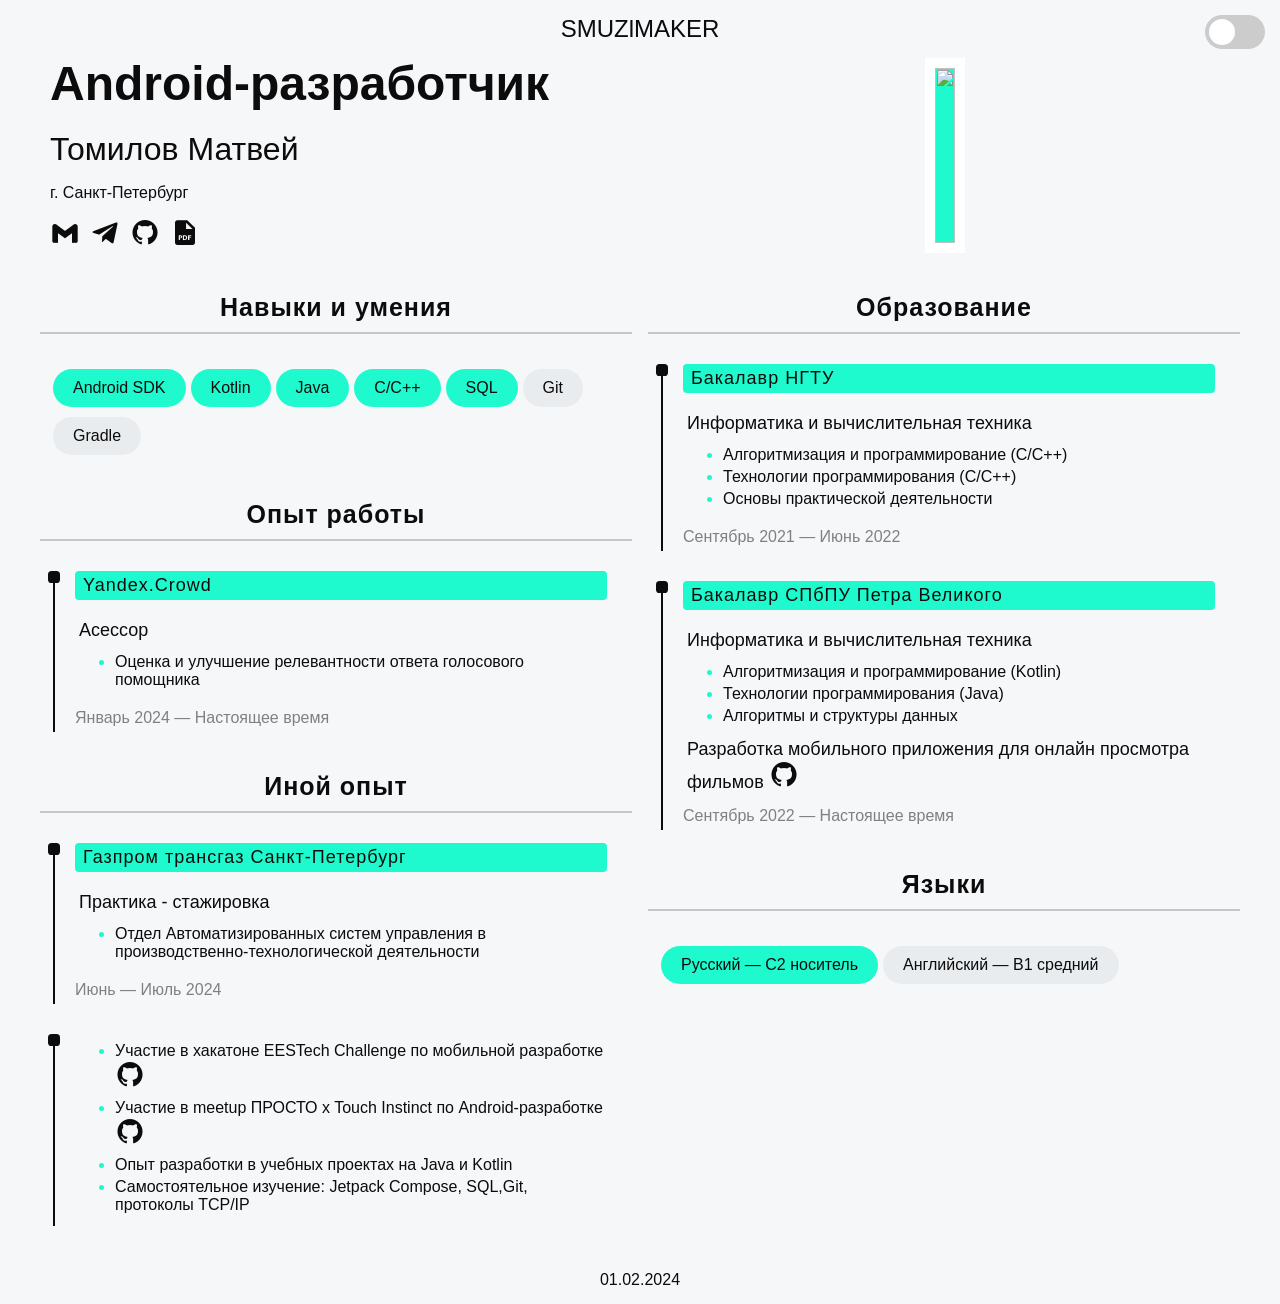
==== index.html @ bc98a901 "Update index.html" ====
<!DOCTYPE html>
<html lang="ru">
<head>
    <meta charset="UTF-8">
    <meta name="viewport" content="width=device-width, initial-scale=1.0">
    <title>Томилов Матвей</title>
    <link rel="preconnect" href="https://fonts.gstatic.com">
    <link href="https://fonts.googleapis.com/css2?family=Montserrat:wght@300;400;500;600;700&display=swap"
          rel="stylesheet">
    <link rel="stylesheet" href="https://cdn.jsdelivr.net/npm/boxicons@latest/css/boxicons.min.css">
    <link rel="stylesheet" href="styles/style.css">
    <script type="text/javascript" src="scripts/main.js"></script>
</head>
<body>
<header class="header">
    <span class="logo">SMUZlMAKER</span>
</header>
<div class="hero">
    <div class="container hero__container">
        <div class="hero__about">
            <h1 class="hero__title">Android-разработчик</h1>
            <h2 class="hero__subtitle">Томилов Матвей</h2>
            <p class="hero__description">
                г. Санкт-Петербург
            </p>
            <div class="hero__links">
                <a class="hero__link" href="mailto:mameyka45@gmail.com"><i class='bx bxl-gmail'></i></a>
                <a class="hero__link" href="https://t.me/smuzlmaker"><i class='bx bxl-telegram'></i></a>
                <a class="hero__link" href="https://github.com/SMUZlMAKER"><i class='bx bxl-github'></i></a>
                <a class="hero__link" href="asset/Tomilov_Matvey_CV.pdf"><i class='bx bxs-file-pdf'></i></a>
            </div>
        </div>
        <div class="hero__box">
            <img class="hero__box-img" src="asset/avatar.png" alt="">
            <div class="theme-switch-wrapper">
                <label class="theme-switch" for="checkbox">
                    <input type="checkbox" id="checkbox" />
                    <div class="slider round"></div>
                </label>
            </div>
        </div>
    </div>
</div>
<div class="container columns">
    <div class="left-column">
        <section>
            <h1 class="section-title">Навыки и умения</h1>
            <div class="section-content tablets">
                <span class="tablet">Android SDK</span>
                <span class="tablet">Kotlin</span>
                <span class="tablet">Java</span>
                <span class="tablet">C/C++</span>
                <span class="tablet">SQL</span>
                <span class="tablet tablet-second">Git</span>
                <span class="tablet tablet-second">Gradle</span>
            </div>
        </section>
        <section>
            <h1 class="section-title">Опыт работы</h1>
            <ul class="section-content cards-column">
                <div class="card-column">
                    <span class="card-name">Yandex.Crowd </span><br/>
                    <p class="card-span-title">Асессор</p>
                    <ul class="stack-content">
                        <li>Оценка и улучшение релевантности ответа голосового помощника</li>
                    </ul>
                    <span class="card-date">Январь 2024 &#8212 Настоящее время</span>
                </div>
            </ul>
        </section>
        <section>
            <h1 class="section-title">Иной опыт</h1>
            <ul class="section-content cards-column">
                <div class="card-column">
                    <span class="card-name">Газпром трансгаз Санкт-Петербург </span><br/>
                    <p class="card-span-title">Практика - стажировка</p>
                    <ul class="stack-content">
                        <li>Отдел Автоматизированных систем управления в производственно-технологической деятельности</li>
                    </ul>
                    <span class="card-date">Июнь &#8212 Июль 2024</span>
                </div>
                <div class="card-column">
                    <ul class="stack-content">
                        <li>Участие в хакатоне EESTech Challenge по мобильной разработке <a class="hero__link" href="https://github.com/PixelPerfectH"><i class='bx bxl-github'></i></a></li>
                        <li>Участие в meetup ПРОСТО x Touch Instinct по Android-разработке <a class="hero__link" href="https://github.com/Valentin92257/TL_Prosto"><i class='bx bxl-github'></i></a></li>
                        <li>Опыт разработки в учебных проектах на Java и Kotlin</li>
                        <li>Самостоятельное изучение: Jetpack Compose, SQL,Git, протоколы TCP/IP</li>
                    </ul>
                </div>
            </ul>
        </section>
    </div>
    <div class="right-column">
        <section>
            <h1 class="section-title">Образование</h1>
            <div class="section-content cards-column">
                <div class="card-column">
                    <span class="card-name">Бакалавр НГТУ</span><br/>
                    <p class="card-span-title">Информатика и вычислительная техника</p>
                    <ul class="stack-content">
                        <li>Алгоритмизация и программирование (C/C++)</li>
                        <li>Технологии программирования (C/C++)</li>
                        <li>Основы практической деятельности</li>
                    </ul>
                    <span class="card-date">Сентябрь 2021 &#8212 Июнь 2022</span>
                </div>
                <div class="card-column last">
                    <span class="card-name">Бакалавр СПбПУ Петра Великого</span><br/>
                    <p class="card-span-title">Информатика и вычислительная техника</p>
                    <ul class="stack-content">
                        <li>Алгоритмизация и программирование (Kotlin)</li>
                        <li>Технологии программирования (Java)</li>
                        <li>Алгоритмы и структуры данных</li>
                    </ul>
                    <p class="card-span-title">Разработка мобильного приложения для онлайн просмотра фильмов 
                    <a class="hero__link" href="https://github.com/SMUZlMAKER/VideoTranslator"><i class='bx bxl-github'></i></a></p>
                    <span class="card-date">Сентябрь 2022 &#8212 Настоящее время</span>
                </div>
            </div>
        </section>
        <section>
            <h1 class="section-title">Языки</h1>
            <div class="section-content tablets">
                <span class="tablet">Русский &#8212 С2 носитель</span>
                <span class="tablet tablet-second">Английский &#8212 B1 средний</span>
            </div>
        </section>
    </div>
</div>
</body>
<footer>
    <span class="update-date">01.02.2024</span>
</footer>
</html>
---- styles/style.css ----
:root {
    --accent-color: #1eface;
    --primary-color: #0d0c0c;
    --body-background-color: #f6f7f8;

    --section-title-border-color: rgba(0, 0, 0, 0.2);
    --card-date-color: rgb(128, 128, 128);

    /* no diff */
    --header-color: var(--primary-color);
    --hero-title-color: var(--primary-color);
    --hero-link-color: var(--primary-color);
    --hero-link-hover-color: var(--accent-color);

    --hero-box-background-start-color: #1eface;
    --hero-box-background-end-color: var(--accent-color);

    --section-title-color: var(--primary-color);
    --section-title-background-color: rgba(255, 255, 255, 0);

    --tablet-text-color: #0d0c0c;
    --tablet-text-second-color: #0d0c0c;
    --tablet-text-third-color: #0d0c0c;
    --tablet-background-color: var(--accent-color);
    --tablet-background-second-color: #e9ecee;
    --tablet-background-third-color: #d8e4f2;

    --card-column-border-color: var(--primary-color);
    --marker-color: var(--accent-color);

    --card-name-color: var(--primary-color);
    --card-name-background-color: var(--accent-color);
    --card-span-title-color: var(--primary-color);

    --stack-content-li-color: var(--primary-color);
}

body.theme-dark {
    --accent-color: #1eface;
    --primary-color: #e0e0e0;
    --body-background-color: #2e3635;

    --section-title-border-color: rgba(0, 255, 205,0.2);
    --card-date-color: #d2d2d2;

    /* no diff */
    --header-color: var(--primary-color);
    --hero-title-color: var(--primary-color);
    --hero-link-color: var(--primary-color);
    --hero-link-hover-color: var(--accent-color);

    --hero-box-background-start-color: #49fcd9;
    --hero-box-background-end-color: var(--accent-color);

    --section-title-color: var(--primary-color);
    --section-title-background-color: rgba(255, 255, 255, 0);

    --card-column-border-color: var(--primary-color);
    --marker-color: var(--accent-color);

    --card-name-background-color: var(--accent-color);
    --card-span-title-color: var(--primary-color);

    --stack-content-li-color: var(--primary-color);
}

*,
::before,
::after {
    box-sizing: border-box;
}

body {
    margin: 0;
    font-family: 'Noto Sans Japanese', sans-serif;
    background: var(--body-background-color);
    transition-property: background-color, color;
    transition-duration: 300ms;
}

img {
    width: 100%;
    height: 100%;
}

h1,
h2,
h3 {
    margin: 0;
}


.header {
    width: 100%;
    padding: 15px 0;

    display: flex;
    justify-content: center;
    align-items: center;

    font-size: 24px;
    font-weight: 300;
    color: var(--header-color);
}

.hero {
    display: flex;
    justify-content: center;
    align-items: center;
    margin-bottom: 30px;
}

.container {
    max-width: 1230px;
    width: 100%;
    margin: 0 auto;
    padding: 0 15px;
}

.hero__container {
    display: grid;
    grid-template-columns: repeat(auto-fit, minmax(290px, 1fr));
    grid-gap: 20px;
}


.hero__about {
    display: flex;
    flex-direction: column;
    justify-content: center;
    margin-left: 10px;
}

.hero__title {
    font-size: 48px;
    line-height: 1.1;
    margin-bottom: 20px;
    color: var(--hero-title-color);
}

.hero__subtitle {
    font-size: 32px;
    font-weight: 400;
    color: var(--hero-title-color);
}

.hero__description {
    color: var(--hero-title-color);
}

.hero__links {
    display: flex;
}

.hero__link {
    margin-right: 10px;
    font-size: 30px;
    color: var(--hero-link-color);
}

.hero__link:hover {
    color: var(--hero-link-hover-color);
}


.hero__box {
    max-width: 300px;
    justify-self: center;
    overflow: hidden;
    border: 10px solid #fff;

    background-image: linear-gradient(
            to right,
            var(--hero-box-background-start-color) 0%,
            var(--hero-box-background-end-color) 100%
    );

    animation: ava-animate 5s infinite alternate;
}


@keyframes ava-animate {
            0% {
        border-radius: 62% 38% 72% 28% / 67% 32% 68% 33%;
    }

    40% {
        border-radius: 37% 63% 53% 47% / 67% 32% 68% 33%;
    }

    60% {
        border-radius: 23% 77% 39% 61% / 78% 54% 46% 22%;
    }

    100% {
        border-radius: 18% 82% 24% 76% / 43% 54% 46% 57%;
    }
        }

.columns {
    width: 100%;

    display: flex;
    justify-content: space-around;
}

.left-column {
    width: 50%;
    margin-right: 8px;
}

.right-column {
    width: 50%;
    margin-left: 8px;
}

.section-title {
    padding: 10px 20px 10px 20px;
    font-size: 25px;
    font-weight: bolder;
    color: var(--section-title-color);
    background: var(--section-title-background-color);
    border-bottom: 2px solid;
    border-color: var(--section-title-border-color);
    display: block;
    text-align: center;
    letter-spacing: 1px;
}

.section-content {
    margin: 30px 5px;
    padding-left: 8px;
}

.update-date {
    width: 100%;
    padding: 15px 0;

    display: flex;
    justify-content: center;
    align-items: center;

    font-size: 16px;
    font-weight: 300;
    color: var(--header-color);
}

.tablets {
    display: flex;
    flex-wrap: wrap;
    justify-content: start;
}

.tablet {
    display: inline-block;
    align-items: center;
    justify-content: center;
    text-align: center;
    background: var(--tablet-background-color);
    color: var(--tablet-text-color);
    font-size: 16px;
    padding: 10px 20px;
    border-radius: 24px;
    margin-right: 5px;
    margin-top: 5px;
    margin-bottom: 5px;
}

.tablet-second {
    background: var(--tablet-background-second-color);
    color: var(--tablet-text-second-color);
}

.tablet-third {
    background: var(--tablet-background-third-color);
    color: var(--tablet-text-third-color);
}

.card-column {
    box-sizing: content-box;
    padding: 0 20px;
    border-left: 2px solid;
    border-color: var(--card-column-border-color);
    position: relative;
    margin-bottom: 30px;
    display: flex;
    flex-direction: column;
}

.card-column:before {
    content: "";
    width: 12px;
    height: 12px;
    background: var(--card-column-border-color);
    border-radius: 30%;
    position: absolute;
    top: 0px;
    left: -7px;
}

.stack-content {
    list-style-type: disc;
    margin-top: 4px;
    margin-left: 0px;
    margin-bottom: 8px;
}

.stack-content > li::marker {
    color: var(--marker-color);
}

.stack-content > li {
    margin-top: 4px;
    margin-bottom: 4px;
    color: var(--stack-content-li-color);
    font-size: 16px;
}

.card-name {
    font-size: 18px;
    color: var(--card-name-color);
    margin-bottom: 0px;
    background: var(--card-name-background-color);
    padding: 4px 8px 4px 8px;
    border-radius: 4px;
    letter-spacing: 1px;
    display: block;
}

.card-span-title {
    display: inline-block;
    color: var(--card-span-title-color);
    font-size: 18px;
    margin-top: 2px;
    margin-bottom: 4px;
    margin-left: 4px;
}

.card-date {
    display: inline-block;
    color: var(--card-date-color);
    font-size: 16px;
    margin-bottom: 5px;
    margin-top: 8px;
    margin-left: 0;
}

@media screen and (max-width: 978px) {
    .hero {
        padding-top: 30px;
    }

    .hero__container {
        grid-row-gap: 20px;
    }

    .hero__title {
        font-size: 28px;
        margin-bottom: 10px;
    }

    .hero__subtitle {
        font-size: 22px;
        font-weight: 400;
    }

    .hero__description {
        font-size: 14px;
    }

    .hero__about {
        text-align: center;
    }

    .hero__links {
        justify-content: center;
    }

    .hero__box {
        max-width: 350px;
        justify-self: center;
    }

    .columns {
        flex-direction: column;
    }

    .left-column {
        width: 100%;
        margin-right: auto;
    }

    .right-column {
        width: 100%;
        margin-left: auto;
    }

    .tablets {
        justify-content: center;
    }
}

/**/

.theme-switch-wrapper {
    position: absolute;
    padding: 15px 15px;
    top: 0px;
    right: 0px;
    display: flex;
    align-items: center;
}

.theme-switch {
    display: inline-block;
    height: 34px;
    position: relative;
    width: 60px;
}

.theme-switch input {
    display:none;
}

.slider {
    background-color: #ccc;
    bottom: 0;
    cursor: pointer;
    left: 0;
    position: absolute;
    right: 0;
    top: 0;
    transition: .4s;
}

.slider:before {
    background-color: #fff;
    bottom: 4px;
    content: "";
    height: 26px;
    left: 4px;
    position: absolute;
    transition: .4s;
    width: 26px;
}

input:checked + .slider {
    background-color: var(--accent-color);
}

input:checked + .slider:before {
    transform: translateX(26px);
}

.slider.round {
    border-radius: 34px;
}

.slider.round:before {
    border-radius: 50%;
}
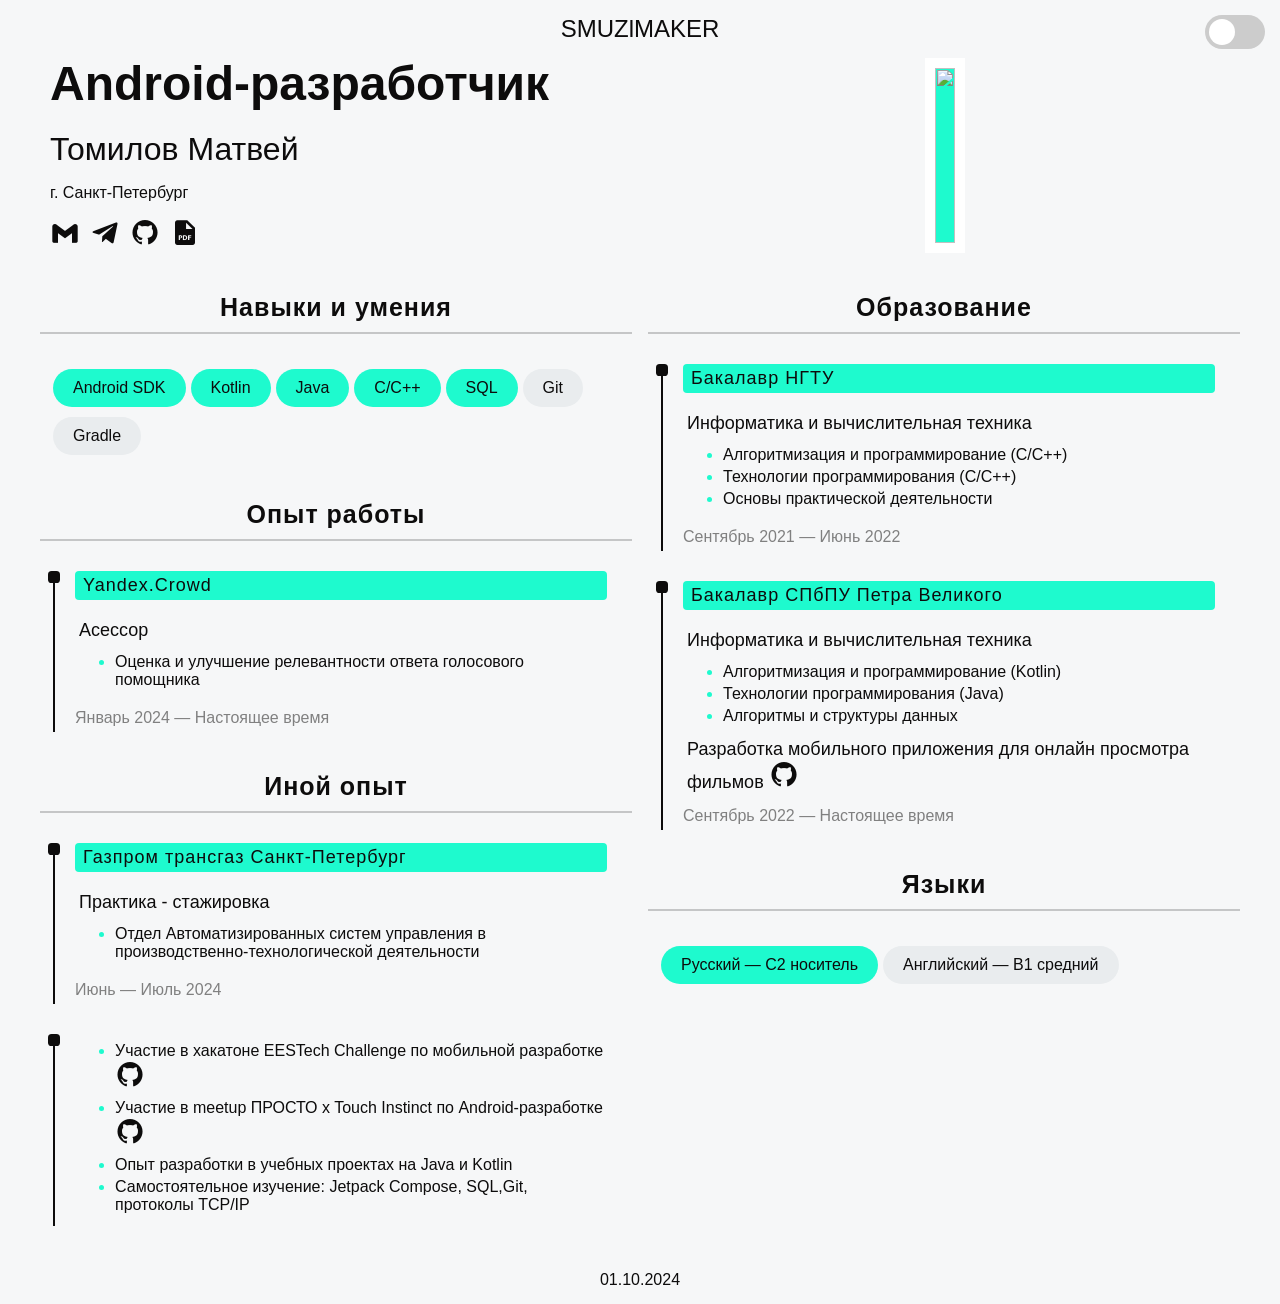
==== commit 20cb4b80: "Update index.html" ====
--- a/index.html
+++ b/index.html
@@ -130,6 +130,6 @@
 </div>
 </body>
 <footer>
-    <span class="update-date">01.02.2024</span>
+    <span class="update-date">01.10.2024</span>
 </footer>
 </html>
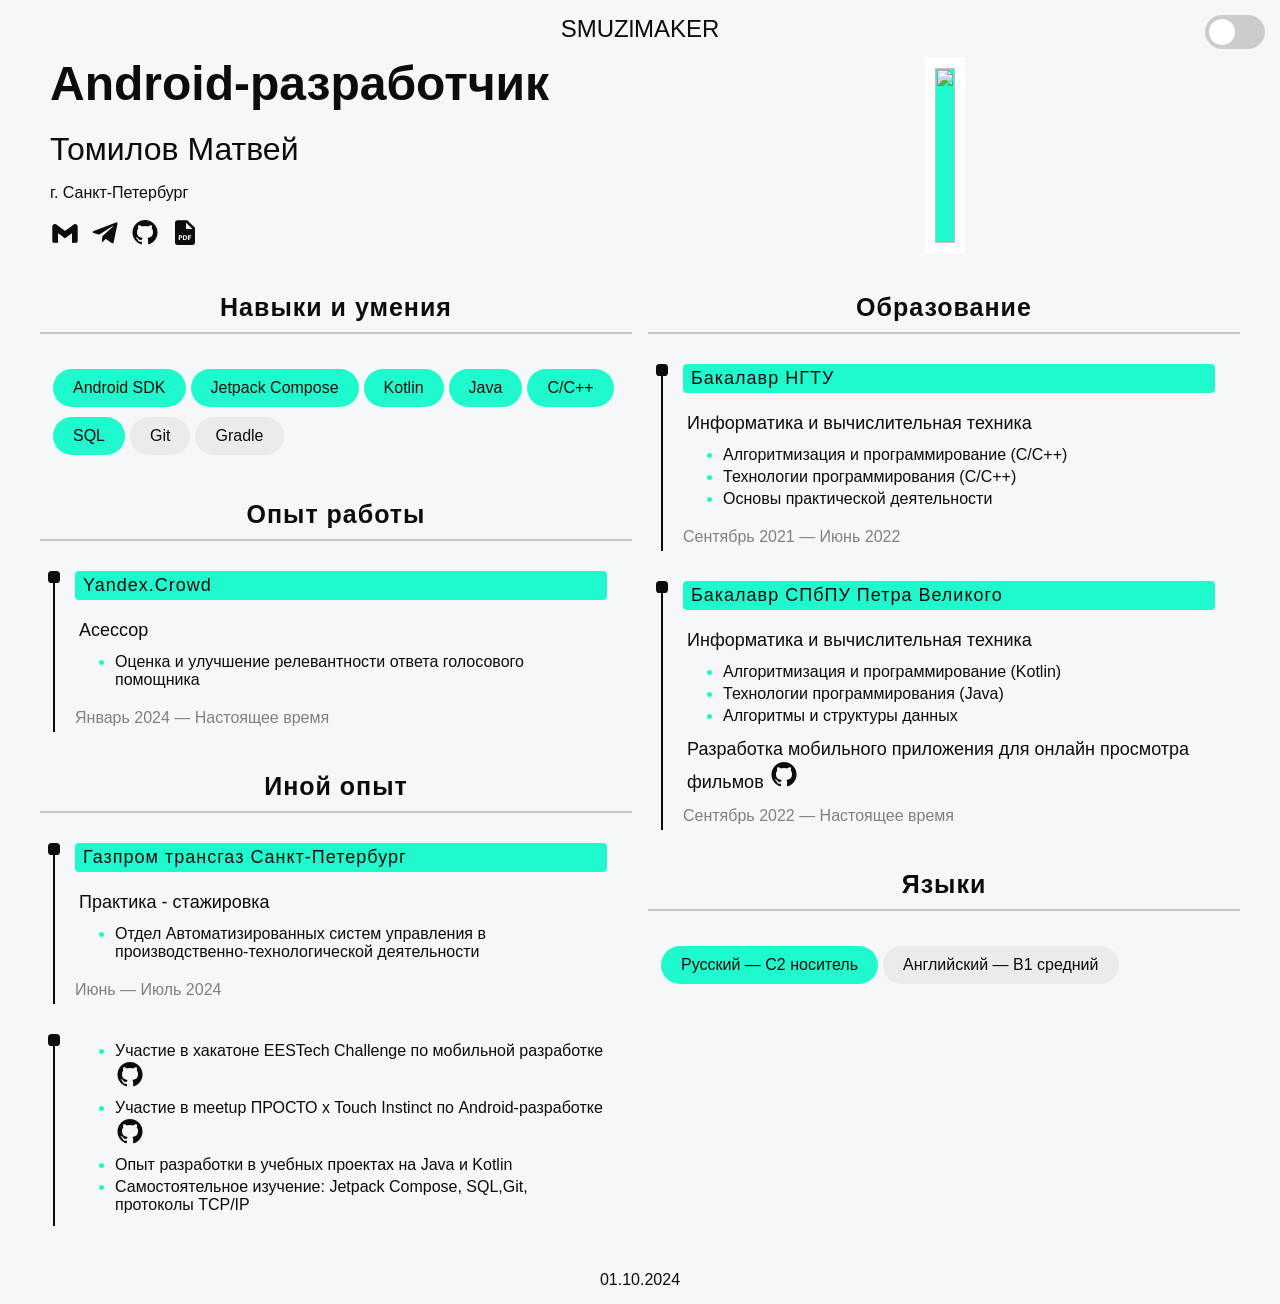
==== commit 7b2dafb3: "Update index.html" ====
--- a/index.html
+++ b/index.html
@@ -48,6 +48,7 @@
             <h1 class="section-title">Навыки и умения</h1>
             <div class="section-content tablets">
                 <span class="tablet">Android SDK</span>
+                <span class="tablet">Jetpack Compose</span>
                 <span class="tablet">Kotlin</span>
                 <span class="tablet">Java</span>
                 <span class="tablet">C/C++</span>
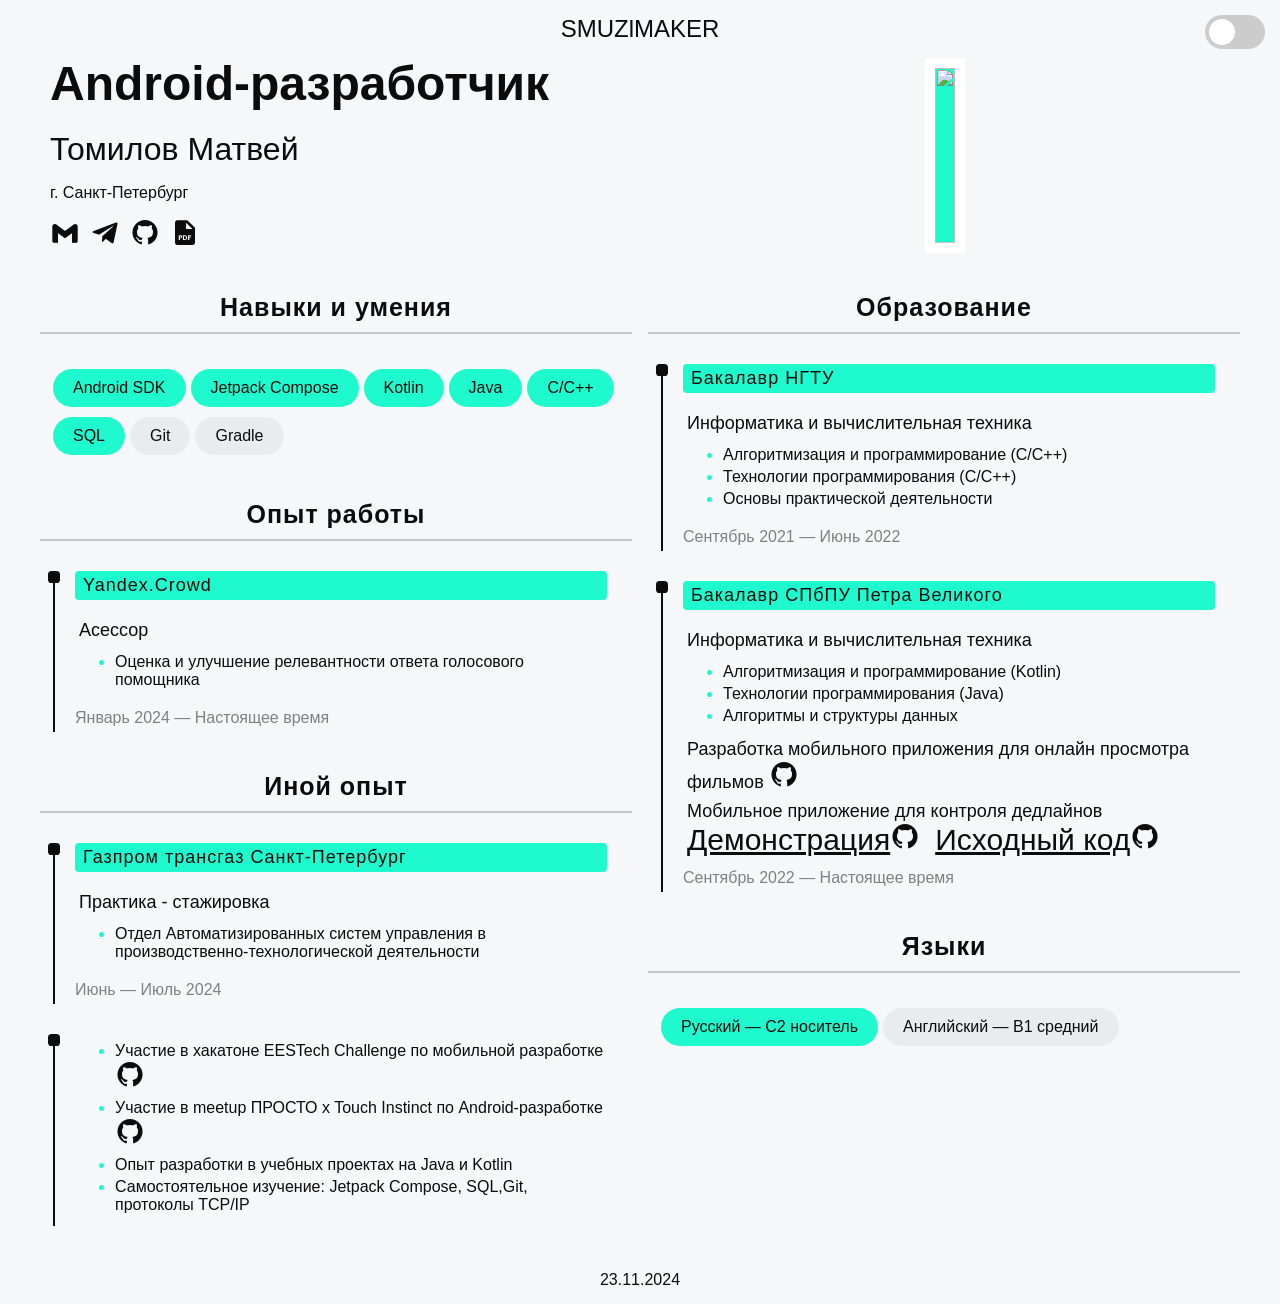
==== commit b2795b7f: "Update index.html" ====
--- a/index.html
+++ b/index.html
@@ -116,6 +116,9 @@
                     </ul>
                     <p class="card-span-title">Разработка мобильного приложения для онлайн просмотра фильмов 
                     <a class="hero__link" href="https://github.com/SMUZlMAKER/VideoTranslator"><i class='bx bxl-github'></i></a></p>
+                    <p class="card-span-title">Мобильное приложение для контроля дедлайнов 
+                    <a class="hero__link" href="https://rodion56730.github.io/polydeadlinespage/"> Демонстрация<i class='bx bxl-github'></i></a>
+                    <a class="hero__link" href="https://github.com/SMUZlMAKER/PolyDeadlines/"> Исходный код<i class='bx bxl-github'></i></a></p>
                     <span class="card-date">Сентябрь 2022 &#8212 Настоящее время</span>
                 </div>
             </div>
@@ -131,6 +134,6 @@
 </div>
 </body>
 <footer>
-    <span class="update-date">01.10.2024</span>
+    <span class="update-date">23.11.2024</span>
 </footer>
 </html>
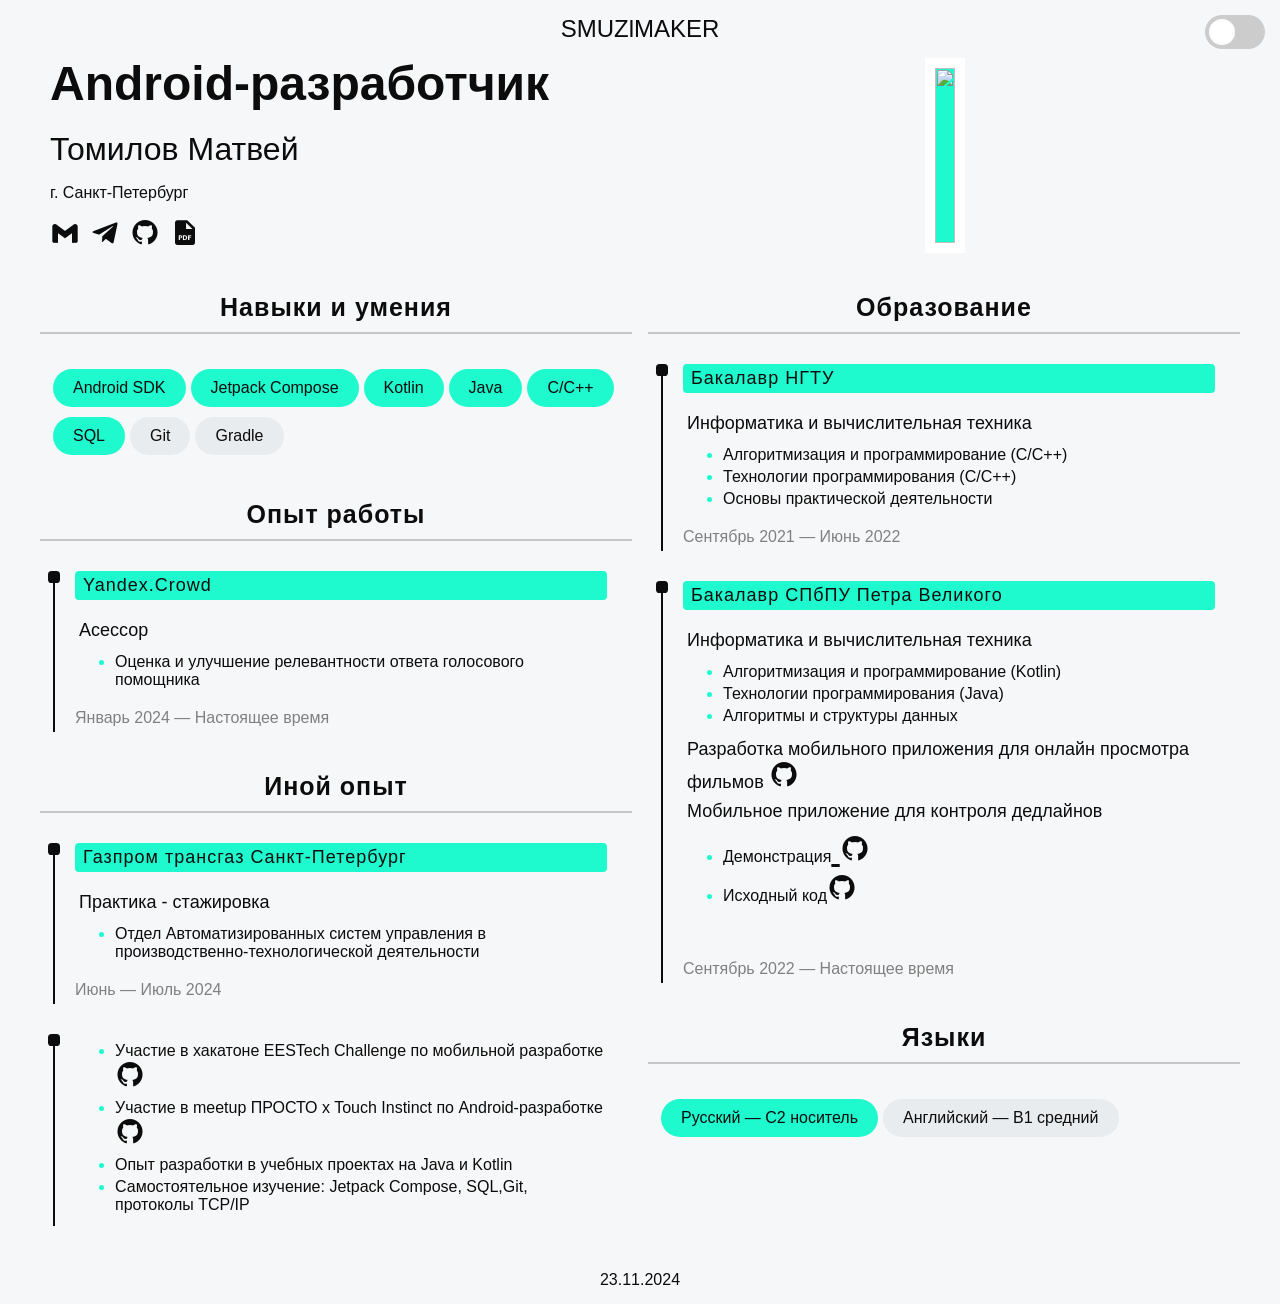
==== commit 3bbcdd34: "Update index.html" ====
--- a/index.html
+++ b/index.html
@@ -116,9 +116,12 @@
                     </ul>
                     <p class="card-span-title">Разработка мобильного приложения для онлайн просмотра фильмов 
                     <a class="hero__link" href="https://github.com/SMUZlMAKER/VideoTranslator"><i class='bx bxl-github'></i></a></p>
-                    <p class="card-span-title">Мобильное приложение для контроля дедлайнов 
-                    <a class="hero__link" href="https://rodion56730.github.io/polydeadlinespage/"> Демонстрация<i class='bx bxl-github'></i></a>
-                    <a class="hero__link" href="https://github.com/SMUZlMAKER/PolyDeadlines/"> Исходный код<i class='bx bxl-github'></i></a></p>
+                    <p class="card-span-title">Мобильное приложение для контроля дедлайнов
+                        <ul class="stack-content">
+                            <li>Демонстрация<a class="hero__link" href="https://rodion56730.github.io/polydeadlinespage/"> <i class='bx bxl-github'></i></a></li>
+                            <li>Исходный код<a class="hero__link" href="https://github.com/SMUZlMAKER/PolyDeadlines/"><i class='bx bxl-github'></i></a></li>
+                        </ul>
+                    </p>
                     <span class="card-date">Сентябрь 2022 &#8212 Настоящее время</span>
                 </div>
             </div>
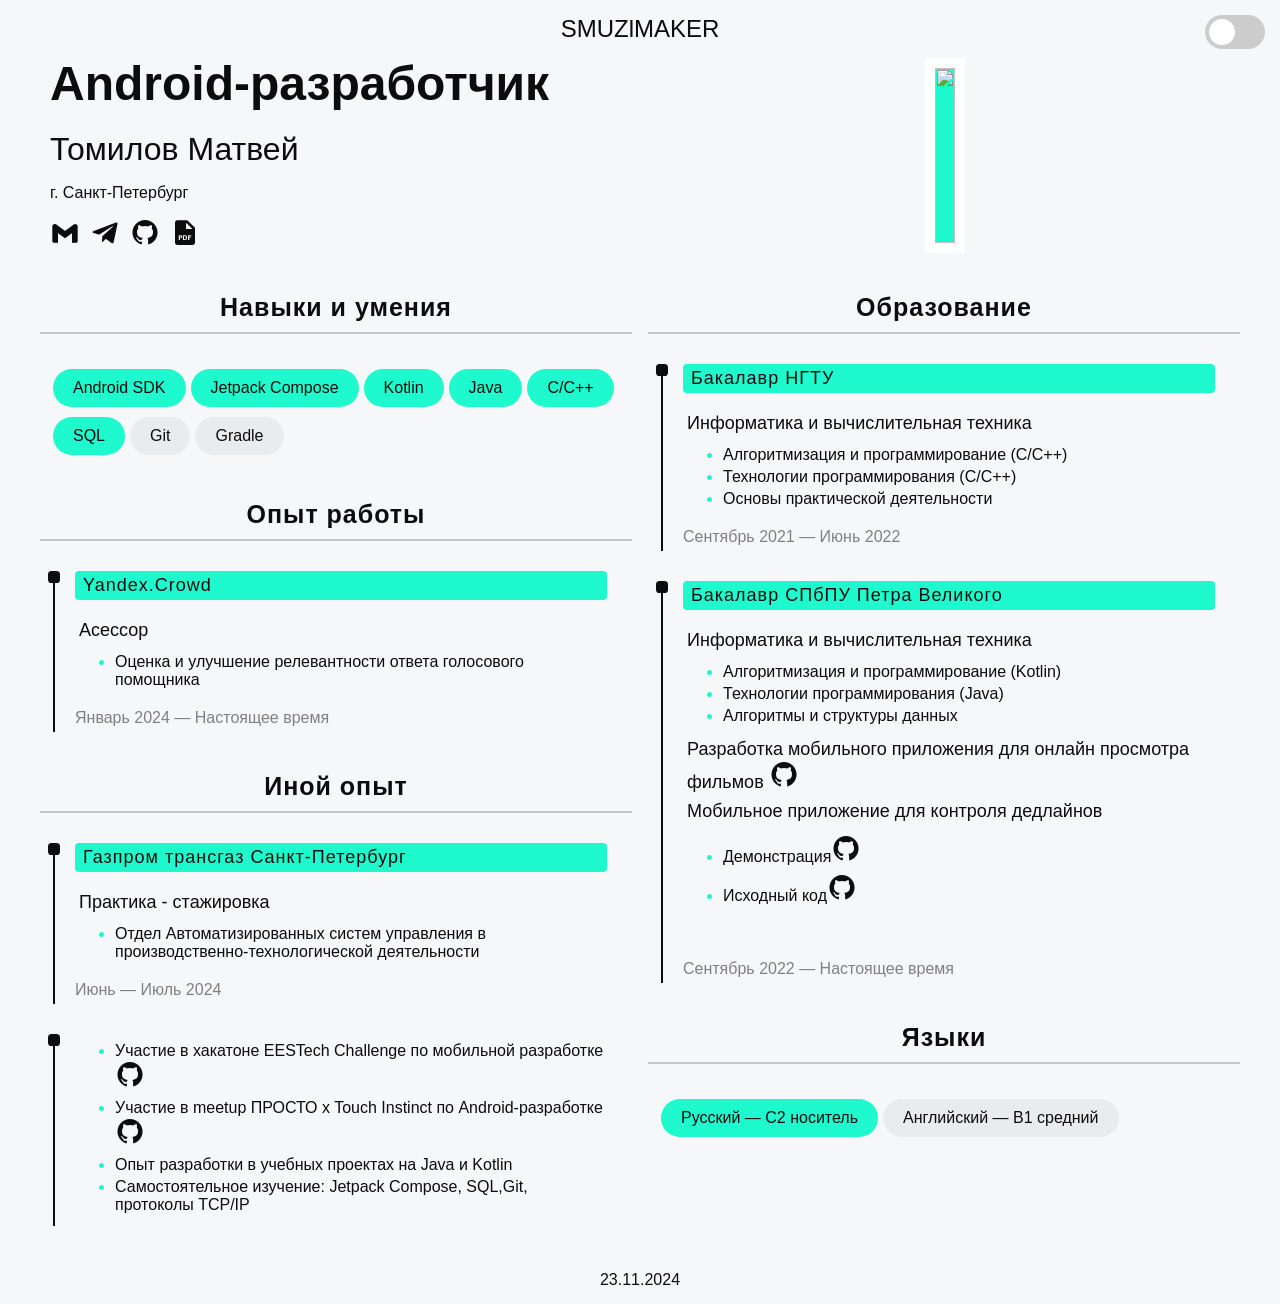
==== commit fa82d1c6: "Update index.html" ====
--- a/index.html
+++ b/index.html
@@ -118,7 +118,7 @@
                     <a class="hero__link" href="https://github.com/SMUZlMAKER/VideoTranslator"><i class='bx bxl-github'></i></a></p>
                     <p class="card-span-title">Мобильное приложение для контроля дедлайнов
                         <ul class="stack-content">
-                            <li>Демонстрация<a class="hero__link" href="https://rodion56730.github.io/polydeadlinespage/"> <i class='bx bxl-github'></i></a></li>
+                            <li>Демонстрация<a class="hero__link" href="https://rodion56730.github.io/polydeadlinespage/"><i class='bx bxl-github'></i></a></li>
                             <li>Исходный код<a class="hero__link" href="https://github.com/SMUZlMAKER/PolyDeadlines/"><i class='bx bxl-github'></i></a></li>
                         </ul>
                     </p>
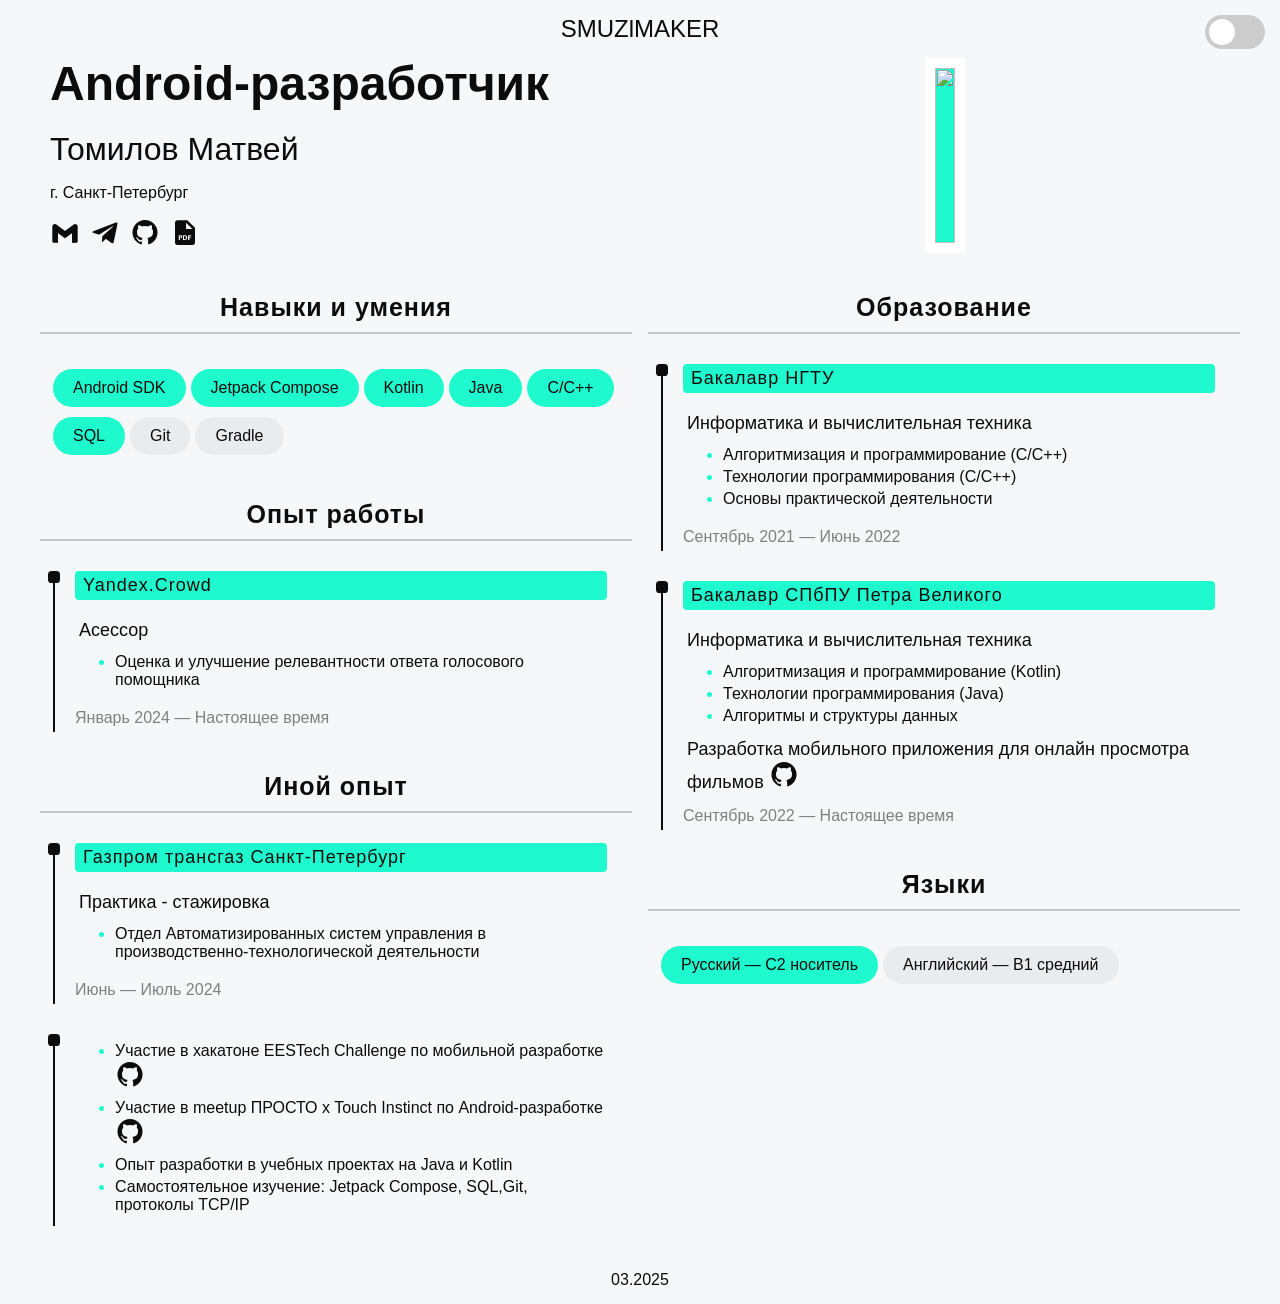
==== commit dd12ecf8: "Update index.html" ====
--- a/index.html
+++ b/index.html
@@ -116,12 +116,6 @@
                     </ul>
                     <p class="card-span-title">Разработка мобильного приложения для онлайн просмотра фильмов 
                     <a class="hero__link" href="https://github.com/SMUZlMAKER/VideoTranslator"><i class='bx bxl-github'></i></a></p>
-                    <p class="card-span-title">Мобильное приложение для контроля дедлайнов
-                        <ul class="stack-content">
-                            <li>Демонстрация<a class="hero__link" href="https://rodion56730.github.io/polydeadlinespage/"><i class='bx bxl-github'></i></a></li>
-                            <li>Исходный код<a class="hero__link" href="https://github.com/SMUZlMAKER/PolyDeadlines/"><i class='bx bxl-github'></i></a></li>
-                        </ul>
-                    </p>
                     <span class="card-date">Сентябрь 2022 &#8212 Настоящее время</span>
                 </div>
             </div>
@@ -137,6 +131,6 @@
 </div>
 </body>
 <footer>
-    <span class="update-date">23.11.2024</span>
+    <span class="update-date">03.2025</span>
 </footer>
 </html>
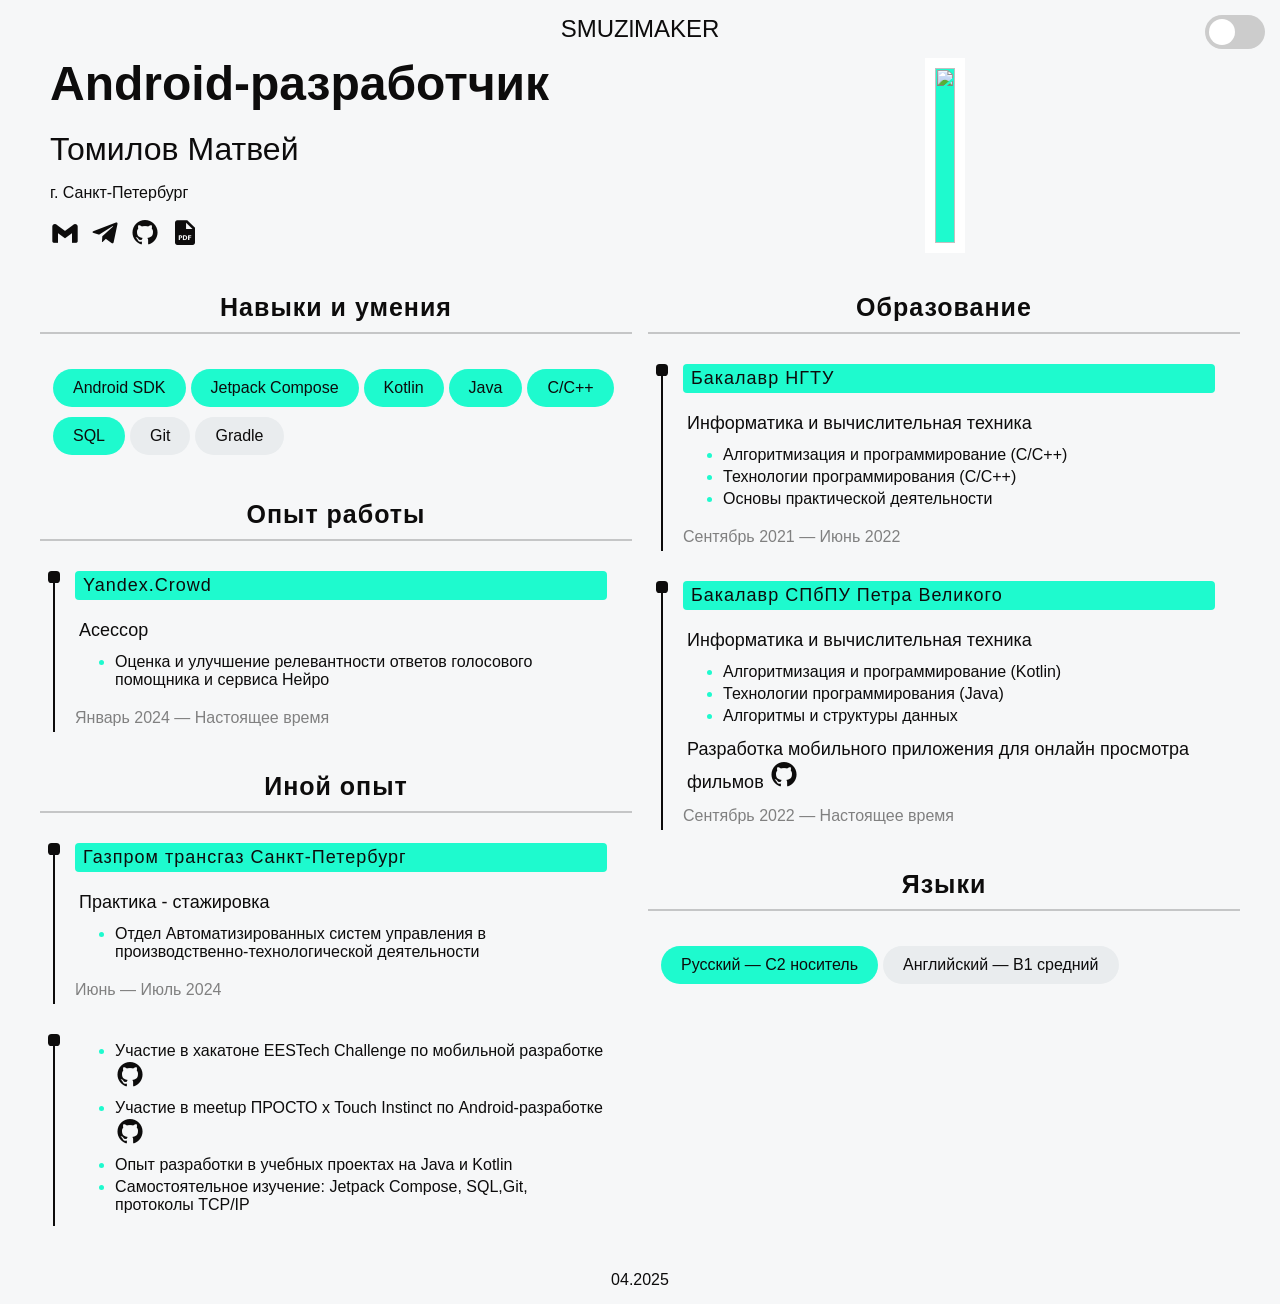
==== commit 91df82b9: "Update index.html" ====
--- a/index.html
+++ b/index.html
@@ -64,7 +64,7 @@
                     <span class="card-name">Yandex.Crowd </span><br/>
                     <p class="card-span-title">Асессор</p>
                     <ul class="stack-content">
-                        <li>Оценка и улучшение релевантности ответа голосового помощника</li>
+                        <li>Оценка и улучшение релевантности ответов голосового помощника и сервиса Нейро</li>
                     </ul>
                     <span class="card-date">Январь 2024 &#8212 Настоящее время</span>
                 </div>
@@ -131,6 +131,6 @@
 </div>
 </body>
 <footer>
-    <span class="update-date">03.2025</span>
+    <span class="update-date">04.2025</span>
 </footer>
 </html>
